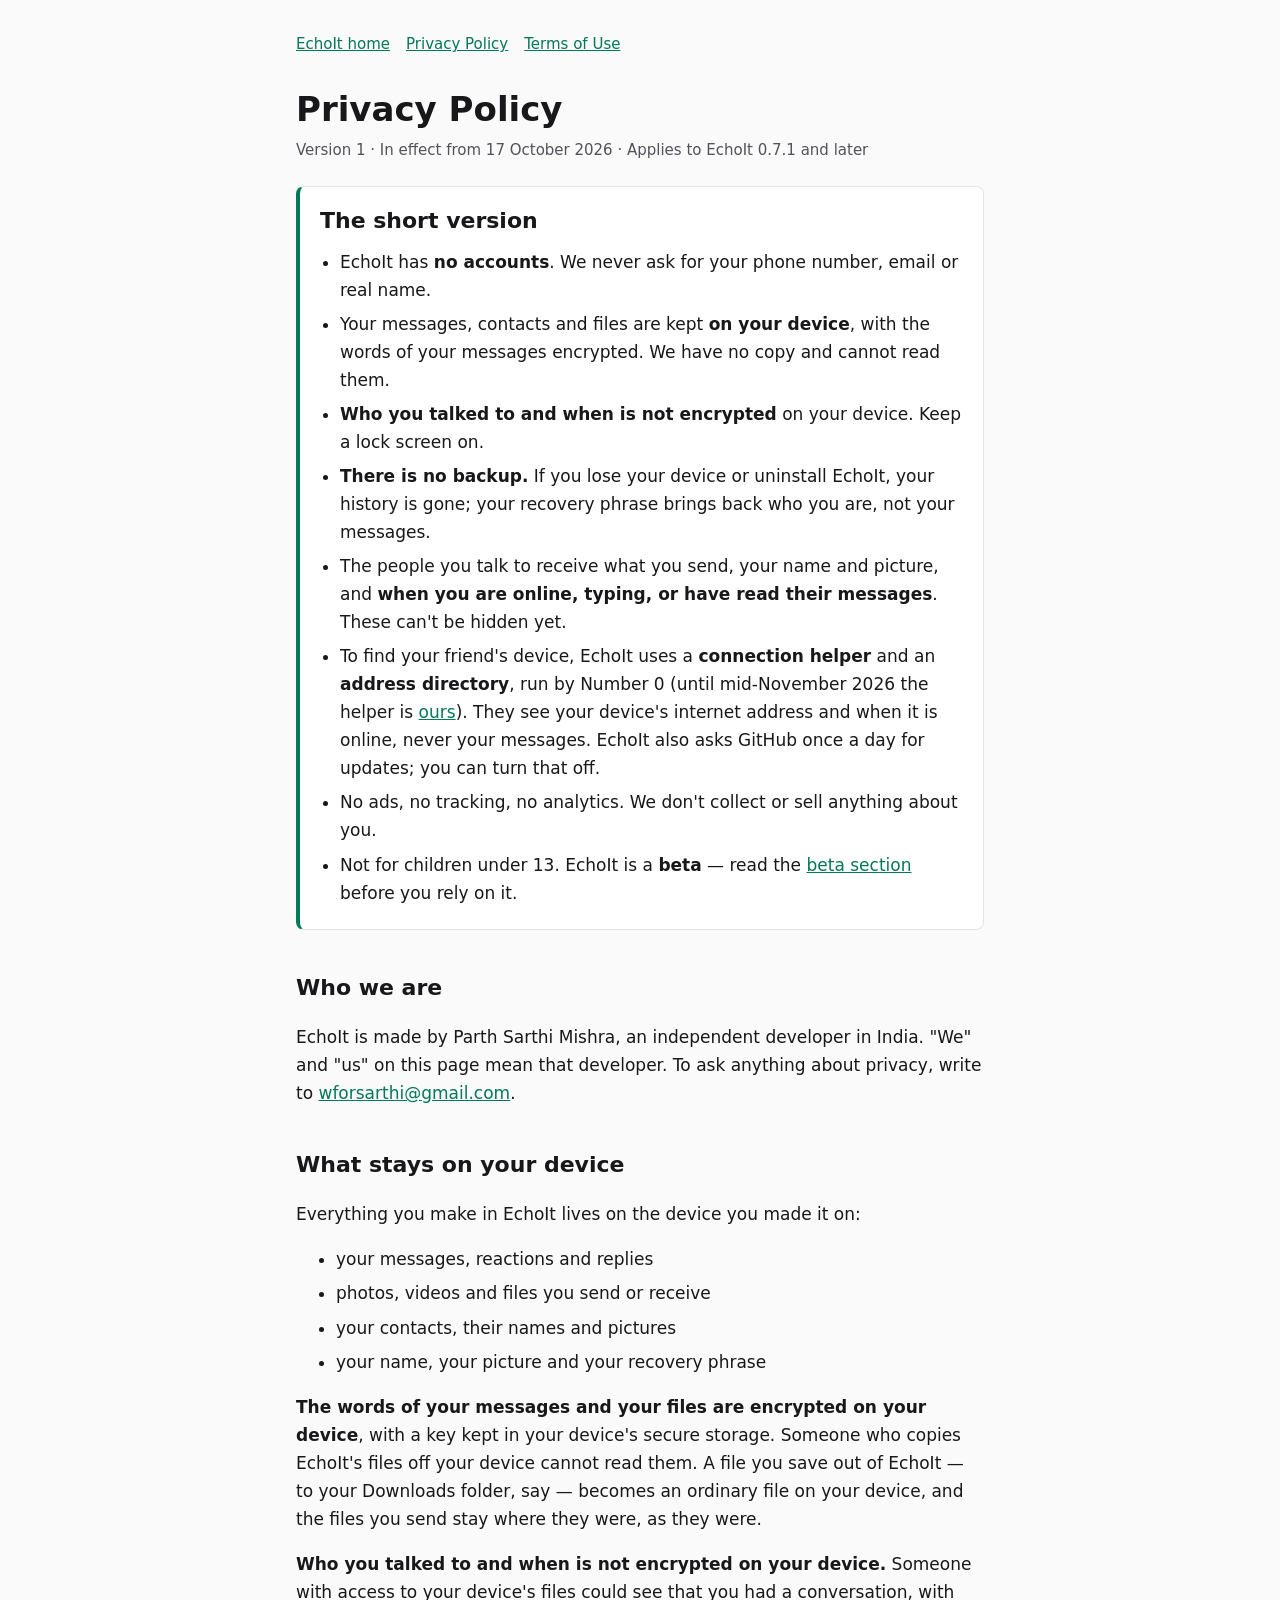
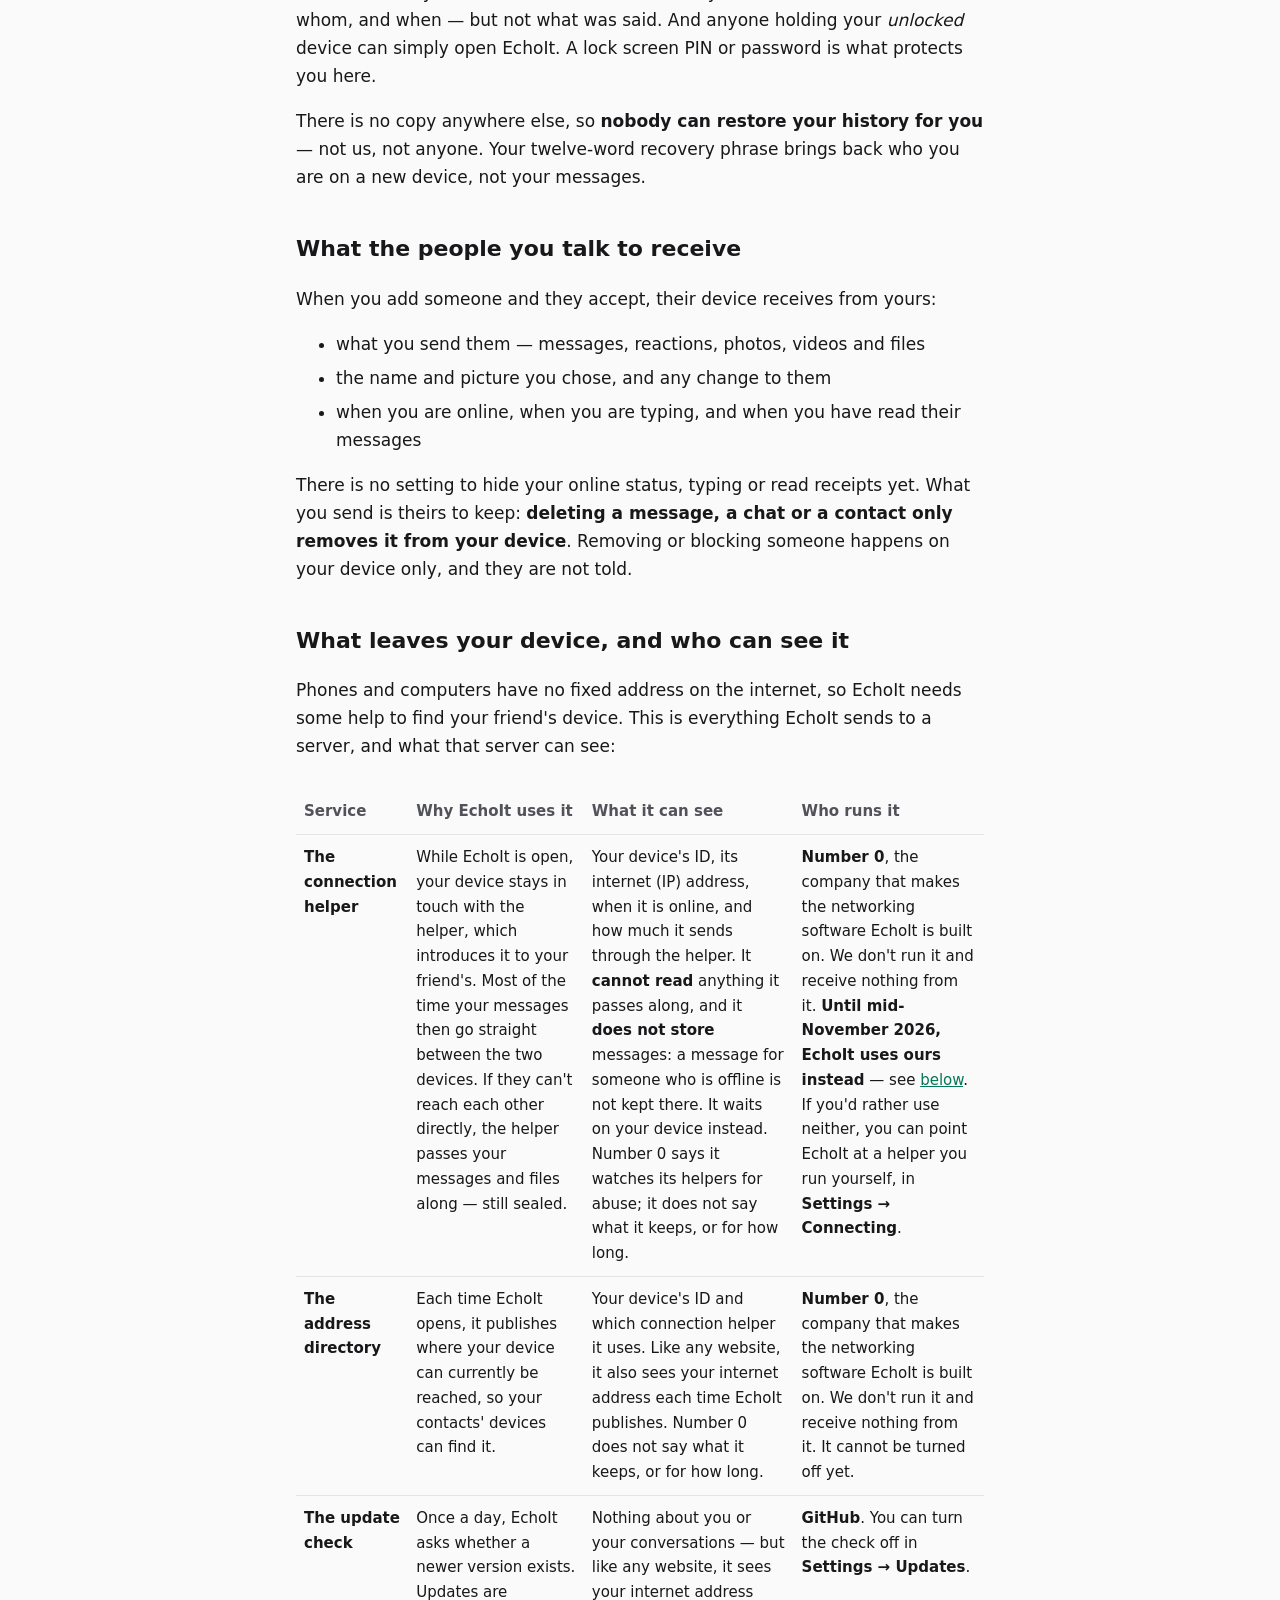
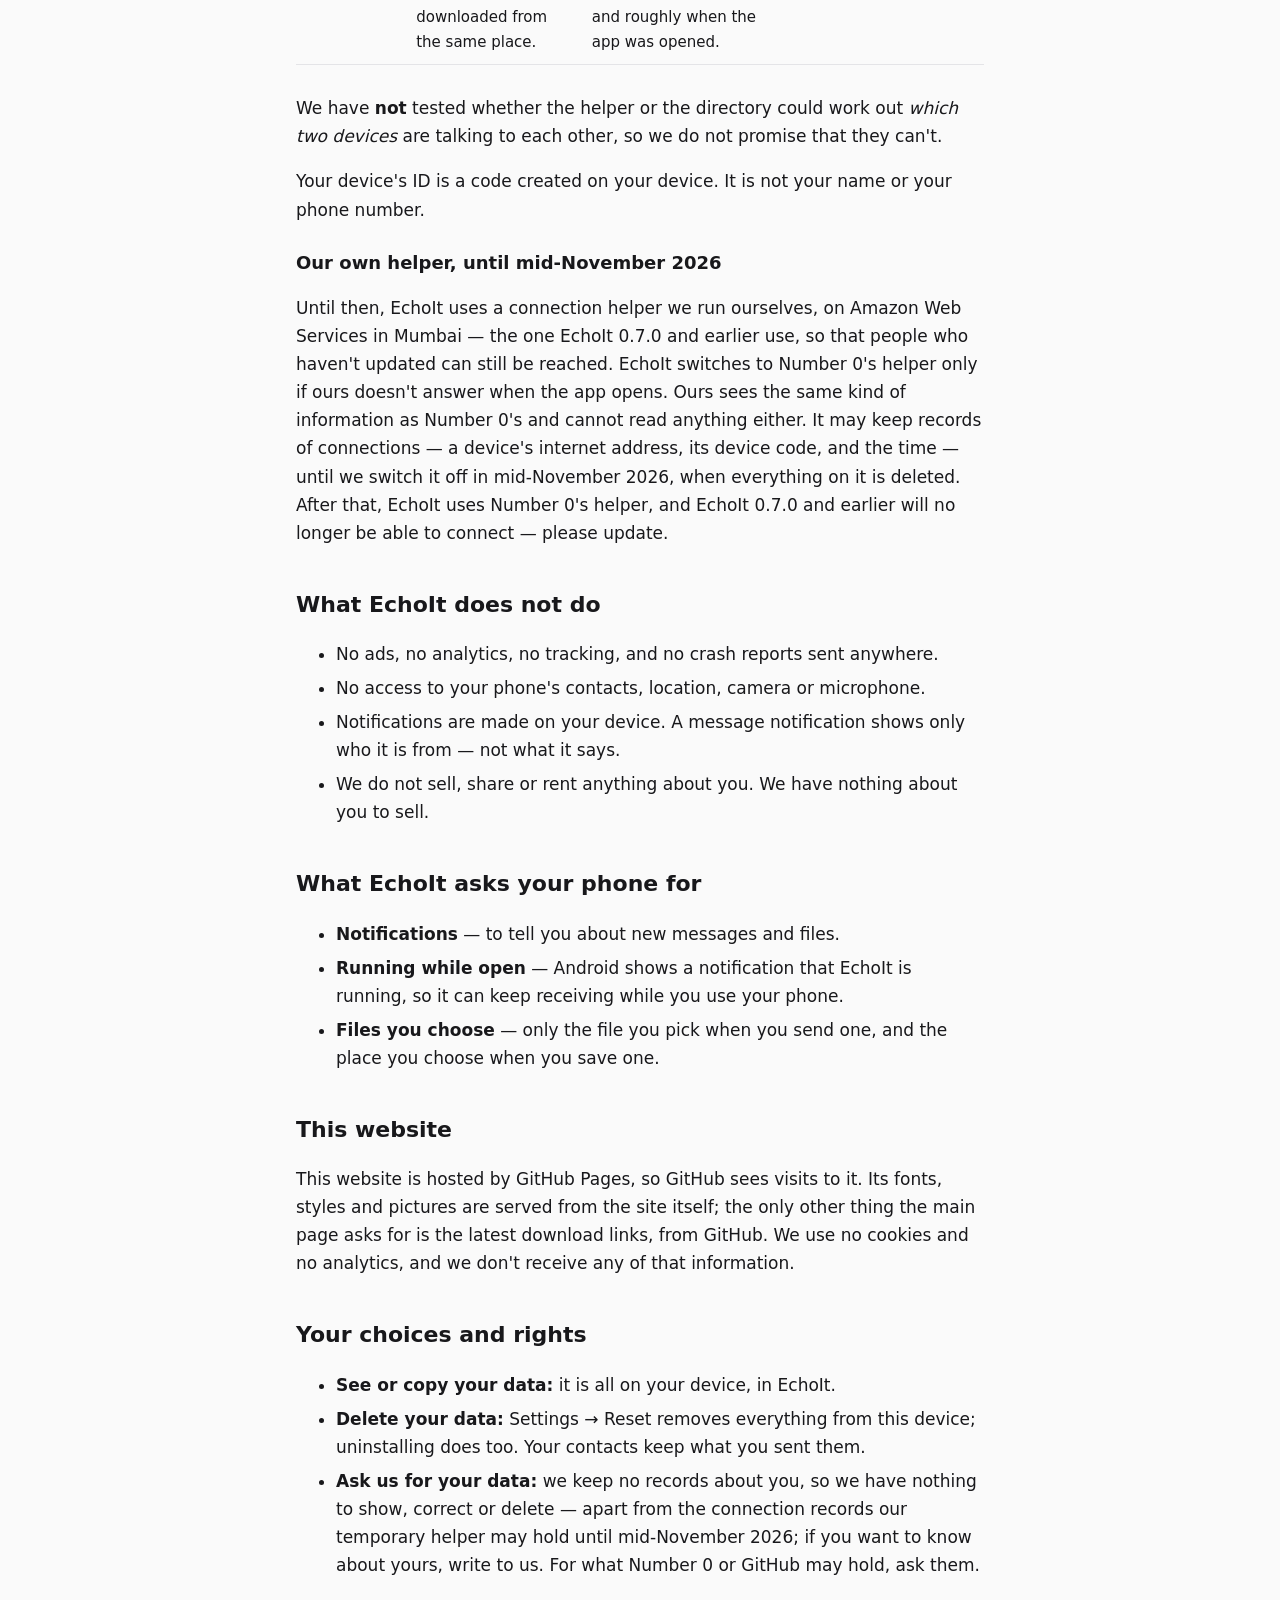
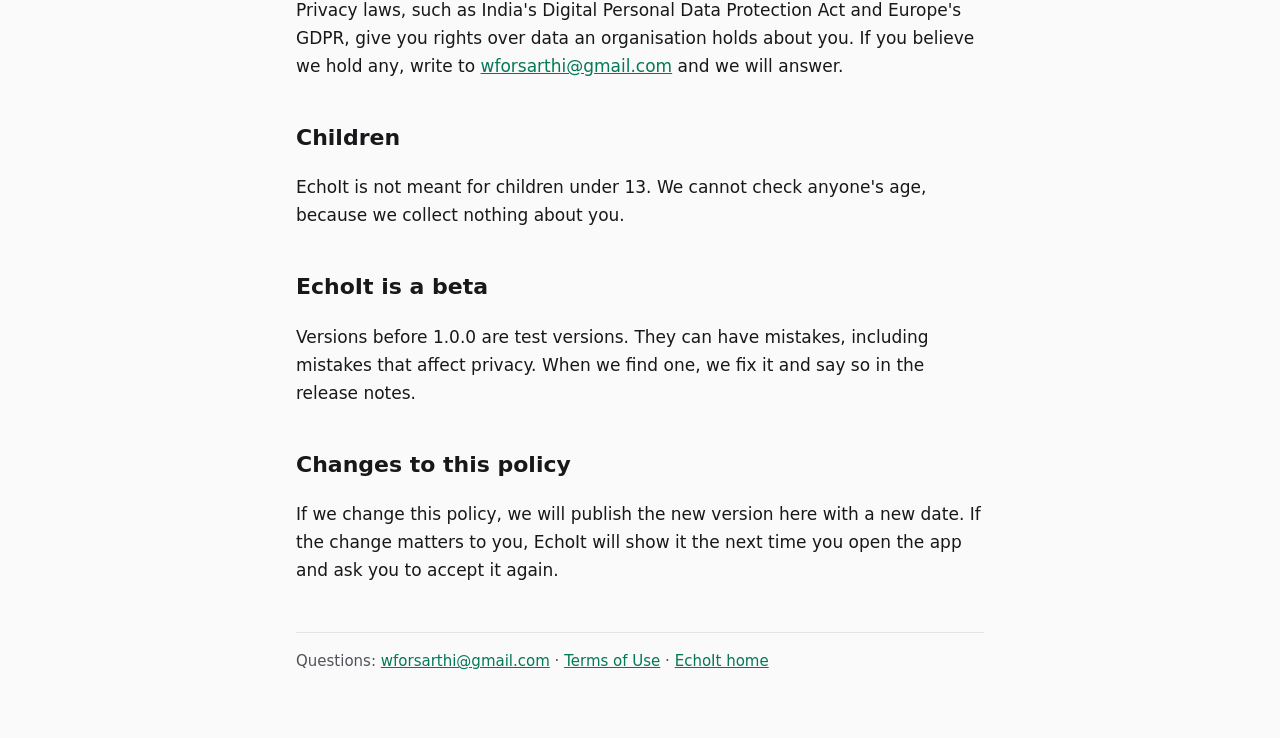
==== privacy.html @ 46b1cf68 "0.7.1: Privacy Policy and Terms of Use; a home page that shows what EchoIt is - privacy.html and ter" ====
<!DOCTYPE html>
<html lang="en">
<head>
  <meta charset="UTF-8">
  <meta name="viewport" content="width=device-width, initial-scale=1.0">
  <title>EchoIt Privacy Policy</title>
  <meta name="description" content="What EchoIt keeps, what leaves your device, and who can see it — in plain words.">
  <link rel="icon" href="favicon.ico" sizes="any">
  <link rel="stylesheet" href="legal.css">
</head>
<body>
<main>
  <header>
    <nav>
      <a href="./">EchoIt home</a>
      <a href="privacy.html" aria-current="page">Privacy Policy</a>
      <a href="terms.html">Terms of Use</a>
    </nav>
    <h1>Privacy Policy</h1>
    <p class="meta">Version 1 · In effect from 17 October 2026 · Applies to EchoIt 0.7.1 and later</p>
  </header>

  <section class="short">
    <h2>The short version</h2>
    <ul>
      <li>EchoIt has <strong>no accounts</strong>. We never ask for your phone number, email or real name.</li>
      <li>Your messages, contacts and files are kept <strong>on your device</strong>, with the words of your
        messages encrypted. We have no copy and cannot read them.</li>
      <li><strong>Who you talked to and when is not encrypted</strong> on your device. Keep a lock screen on.</li>
      <li><strong>There is no backup.</strong> If you lose your device or uninstall EchoIt, your history is
        gone; your recovery phrase brings back who you are, not your messages.</li>
      <li>The people you talk to receive what you send, your name and picture, and <strong>when you are
        online, typing, or have read their messages</strong>. These can't be hidden yet.</li>
      <li>To find your friend's device, EchoIt uses a <strong>connection helper</strong> and an
        <strong>address directory</strong>, run by Number&nbsp;0 (until mid-November 2026 the helper is
        <a href="#own-helper">ours</a>). They see your device's internet address and when it is online, never
        your messages. EchoIt also asks GitHub once a day for updates; you can turn that off.</li>
      <li>No ads, no tracking, no analytics. We don't collect or sell anything about you.</li>
      <li>Not for children under 13. EchoIt is a <strong>beta</strong> — read the <a href="#beta">beta section</a>
        before you rely on it.</li>
    </ul>
  </section>

  <h2>Who we are</h2>
  <p>
    EchoIt is made by Parth Sarthi Mishra, an independent developer in India. "We" and "us" on
    this page mean that developer. To ask anything about privacy, write to
    <a href="mailto:wforsarthi@gmail.com">wforsarthi@gmail.com</a>.
  </p>

  <h2>What stays on your device</h2>
  <p>Everything you make in EchoIt lives on the device you made it on:</p>
  <ul>
    <li>your messages, reactions and replies</li>
    <li>photos, videos and files you send or receive</li>
    <li>your contacts, their names and pictures</li>
    <li>your name, your picture and your recovery phrase</li>
  </ul>
  <p>
    <strong>The words of your messages and your files are encrypted on your device</strong>, with a
    key kept in your device's secure storage. Someone who copies EchoIt's files off your device cannot read them.
    A file you save out of EchoIt — to your Downloads folder, say — becomes an ordinary file on your device,
    and the files you send stay where they were, as they were.
  </p>
  <p>
    <strong>Who you talked to and when is not encrypted on your device.</strong> Someone with access to
    your device's files could see that you had a conversation, with whom, and when — but not what was said.
    And anyone holding your <em>unlocked</em> device can simply open EchoIt. A lock screen PIN or password is
    what protects you here.
  </p>
  <p>
    There is no copy anywhere else, so <strong>nobody can restore your history for you</strong> — not us,
    not anyone. Your twelve-word recovery phrase brings back who you are on a new device, not your messages.
  </p>

  <h2>What the people you talk to receive</h2>
  <p>When you add someone and they accept, their device receives from yours:</p>
  <ul>
    <li>what you send them — messages, reactions, photos, videos and files</li>
    <li>the name and picture you chose, and any change to them</li>
    <li>when you are online, when you are typing, and when you have read their messages</li>
  </ul>
  <p>
    There is no setting to hide your online status, typing or read receipts yet.
    What you send is theirs to keep: <strong>deleting a message, a chat or a contact only removes it from
    your device</strong>. Removing or blocking someone happens on your device only, and they are not told.
  </p>

  <h2>What leaves your device, and who can see it</h2>
  <p>
    Phones and computers have no fixed address on the internet, so EchoIt needs some help to find
    your friend's device. This is everything EchoIt sends to a server, and what that server can see:
  </p>
  <div class="table-wrap">
  <table>
    <thead><tr><th>Service</th><th>Why EchoIt uses it</th><th>What it can see</th><th>Who runs it</th></tr></thead>
    <tbody>
      <tr>
        <td data-label="Service"><strong>The connection helper</strong></td>
        <td data-label="Why EchoIt uses it">
          While EchoIt is open, your device stays in touch with the helper, which introduces it to your
          friend's. Most of the time your messages then go straight between the two devices. If they
          can't reach each other directly, the helper passes your messages and files along — still sealed.
        </td>
        <td data-label="What it can see">
          Your device's ID, its internet (IP) address, when it is online, and how much it sends through the
          helper. It <strong>cannot read</strong> anything it passes along, and it <strong>does not store</strong>
          messages: a message for someone who is offline is not kept there. It waits on your device instead.
          Number&nbsp;0 says it watches its helpers for abuse; it does not say what it keeps, or for how long.
        </td>
        <td data-label="Who runs it">
          <strong>Number&nbsp;0</strong>, the company that makes the networking software EchoIt is built on.
          We don't run it and receive nothing from it. <strong>Until mid-November 2026, EchoIt uses ours
          instead</strong> — see <a href="#own-helper">below</a>. If you'd rather use neither, you can point
          EchoIt at a helper you run yourself, in <strong>Settings → Connecting</strong>.
        </td>
      </tr>
      <tr>
        <td data-label="Service"><strong>The address directory</strong></td>
        <td data-label="Why EchoIt uses it">
          Each time EchoIt opens, it publishes where your device can currently be reached, so your
          contacts' devices can find it.
        </td>
        <td data-label="What it can see">
          Your device's ID and which connection helper it uses. Like any website, it also sees your internet
          address each time EchoIt publishes. Number&nbsp;0 does not say what it keeps, or for how long.
        </td>
        <td data-label="Who runs it">
          <strong>Number&nbsp;0</strong>, the company that makes the networking software EchoIt is built on.
          We don't run it and receive nothing from it. It cannot be turned off yet.
        </td>
      </tr>
      <tr>
        <td data-label="Service"><strong>The update check</strong></td>
        <td data-label="Why EchoIt uses it">Once a day, EchoIt asks whether a newer version exists. Updates are downloaded from the same place.</td>
        <td data-label="What it can see">
          Nothing about you or your conversations — but like any website, it sees your internet address
          and roughly when the app was opened.
        </td>
        <td data-label="Who runs it">
          <strong>GitHub</strong>. You can turn the check off in <strong>Settings → Updates</strong>.
        </td>
      </tr>
    </tbody>
  </table>
  </div>
  <p>
    We have <strong>not</strong> tested whether the helper or the directory could work out <em>which two
    devices</em> are talking to each other, so we do not promise that they can't.
  </p>
  <p>
    Your device's ID is a code created on your device. It is not your name or your phone number.
  </p>
  <h3 id="own-helper">Our own helper, until mid-November 2026</h3>
  <p>
    Until then, EchoIt uses a connection helper we run ourselves, on Amazon Web Services in Mumbai — the one
    EchoIt 0.7.0 and earlier use, so that people who haven't updated can still be reached. EchoIt switches to
    Number&nbsp;0's helper only if ours doesn't answer when the app opens. Ours sees the same kind of
    information as Number&nbsp;0's and cannot read anything either. It may keep records of connections —
    a device's internet address, its device code, and the time — until we switch it off in mid-November
    2026, when everything on it is deleted. After that, EchoIt uses Number&nbsp;0's helper, and EchoIt 0.7.0 and earlier will no longer be able to
    connect — please update.
  </p>

  <h2>What EchoIt does not do</h2>
  <ul>
    <li>No ads, no analytics, no tracking, and no crash reports sent anywhere.</li>
    <li>No access to your phone's contacts, location, camera or microphone.</li>
    <li>Notifications are made on your device. A message notification shows only who it is from — not what it says.</li>
    <li>We do not sell, share or rent anything about you. We have nothing about you to sell.</li>
  </ul>

  <h2>What EchoIt asks your phone for</h2>
  <ul>
    <li><strong>Notifications</strong> — to tell you about new messages and files.</li>
    <li><strong>Running while open</strong> — Android shows a notification that EchoIt is running, so it can keep receiving while you use your phone.</li>
    <li><strong>Files you choose</strong> — only the file you pick when you send one, and the place you choose when you save one.</li>
  </ul>

  <h2>This website</h2>
  <p>
    This website is hosted by GitHub Pages, so GitHub sees visits to it. Its fonts, styles and pictures are
    served from the site itself; the only other thing the main page asks for is the latest download links,
    from GitHub. We use no cookies and no analytics, and we don't receive any of that information.
  </p>

  <h2>Your choices and rights</h2>
  <ul>
    <li><strong>See or copy your data:</strong> it is all on your device, in EchoIt.</li>
    <li><strong>Delete your data:</strong> Settings → Reset removes everything from this device; uninstalling does too. Your contacts keep what you sent them.</li>
    <li><strong>Ask us for your data:</strong> we keep no records about you, so we have nothing to show, correct or delete — apart from the connection records our temporary helper may hold until mid-November 2026; if you want to know about yours, write to us. For
      what Number&nbsp;0 or GitHub may hold, ask them.</li>
  </ul>
  <p>
    Privacy laws, such as India's Digital Personal Data Protection Act and Europe's GDPR, give you rights
    over data an organisation holds about you. If you believe we hold any, write to <a href="mailto:wforsarthi@gmail.com">wforsarthi@gmail.com</a>
    and we will answer.
  </p>

  <h2>Children</h2>
  <p>
    EchoIt is not meant for children under 13. We cannot check anyone's age, because we
    collect nothing about you.
  </p>

  <h2 id="beta">EchoIt is a beta</h2>
  <p>
    Versions before 1.0.0 are test versions. They can have mistakes, including mistakes that affect privacy.
    When we find one, we fix it and say so in the release notes.
  </p>

  <h2>Changes to this policy</h2>
  <p>
    If we change this policy, we will publish the new version here with a new date. If the change matters
    to you, EchoIt will show it the next time you open the app and ask you to accept it again.
  </p>

  <footer>
    Questions: <a href="mailto:wforsarthi@gmail.com">wforsarthi@gmail.com</a> · <a href="terms.html">Terms of Use</a> · <a href="./">EchoIt home</a>
  </footer>
</main>
</body>
</html>
---- legal.css ----
/* The legal pages: readable first. No web fonts or outside scripts, so reading
   them reaches nothing but this site. */
:root {
  --bg: #09090b;
  --surface: #131315;
  --text: #e4e4e7;
  --muted: #a1a1aa;
  --border: rgba(63, 63, 70, 0.6);
  --primary: #10b981;
  --mark: rgba(250, 204, 21, 0.18);
  color-scheme: dark;
}
@media (prefers-color-scheme: light) {
  :root {
    --bg: #fafafa;
    --surface: #ffffff;
    --text: #18181b;
    --muted: #52525b;
    --border: #e4e4e7;
    --primary: #047857;
    --mark: rgba(250, 204, 21, 0.35);
    color-scheme: light;
  }
}
* { box-sizing: border-box; }
body {
  margin: 0;
  background: var(--bg);
  color: var(--text);
  font: 17px/1.65 system-ui, -apple-system, "Segoe UI", Roboto, sans-serif;
}
main { max-width: 720px; margin: 0 auto; padding: 32px 16px 64px; }
header nav { display: flex; gap: 16px; flex-wrap: wrap; font-size: 15px; margin-bottom: 32px; }
a { color: var(--primary); }
h1 { font-size: 34px; line-height: 1.2; margin: 0 0 8px; }
h2 { font-size: 22px; margin: 40px 0 8px; }
h3 { font-size: 18px; margin: 24px 0 4px; }
.meta { color: var(--muted); font-size: 15px; margin: 0 0 24px; }
.short {
  background: var(--surface);
  border: 1px solid var(--border);
  border-left: 4px solid var(--primary);
  border-radius: 8px;
  padding: 16px 20px;
}
.short h2 { margin-top: 0; }
.short ul { margin: 0; padding-left: 20px; }
li { margin: 6px 0; }
table { width: 100%; border-collapse: collapse; font-size: 15px; margin: 12px 0; }
th, td { text-align: left; vertical-align: top; padding: 10px 8px; border-bottom: 1px solid var(--border); }
th { color: var(--muted); font-weight: 600; }
.table-wrap { overflow-x: auto; }
mark { background: var(--mark); color: inherit; padding: 0 3px; border-radius: 3px; }
footer { margin-top: 48px; padding-top: 16px; border-top: 1px solid var(--border); color: var(--muted); font-size: 15px; }

/* On a phone the four-column table becomes one card per service. */
@media (max-width: 600px) {
  table, tbody, tr, td { display: block; width: 100%; }
  thead { display: none; }
  tr { border: 1px solid var(--border); border-radius: 8px; padding: 4px 12px; margin: 12px 0; background: var(--surface); }
  td { border: none; padding: 8px 0; }
  td::before { content: attr(data-label); display: block; color: var(--muted); font-size: 13px; font-weight: 600; }
}
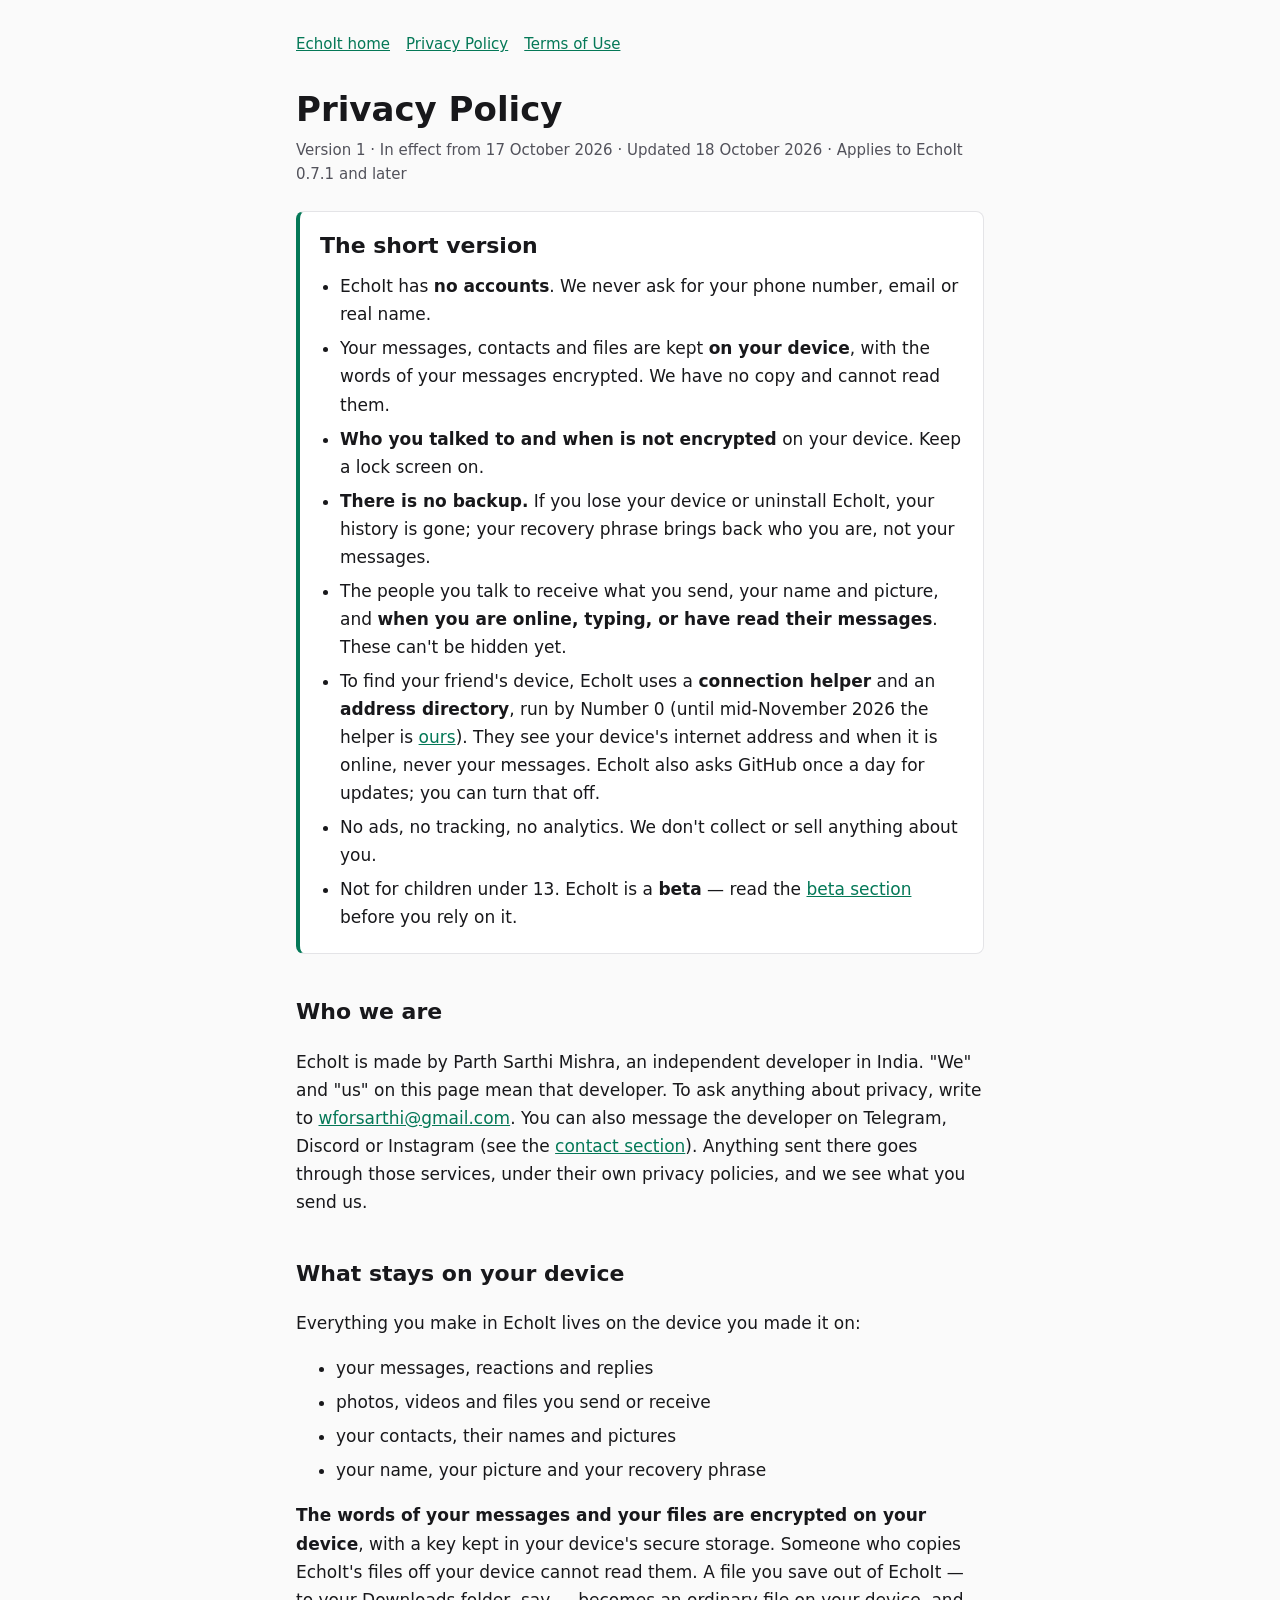
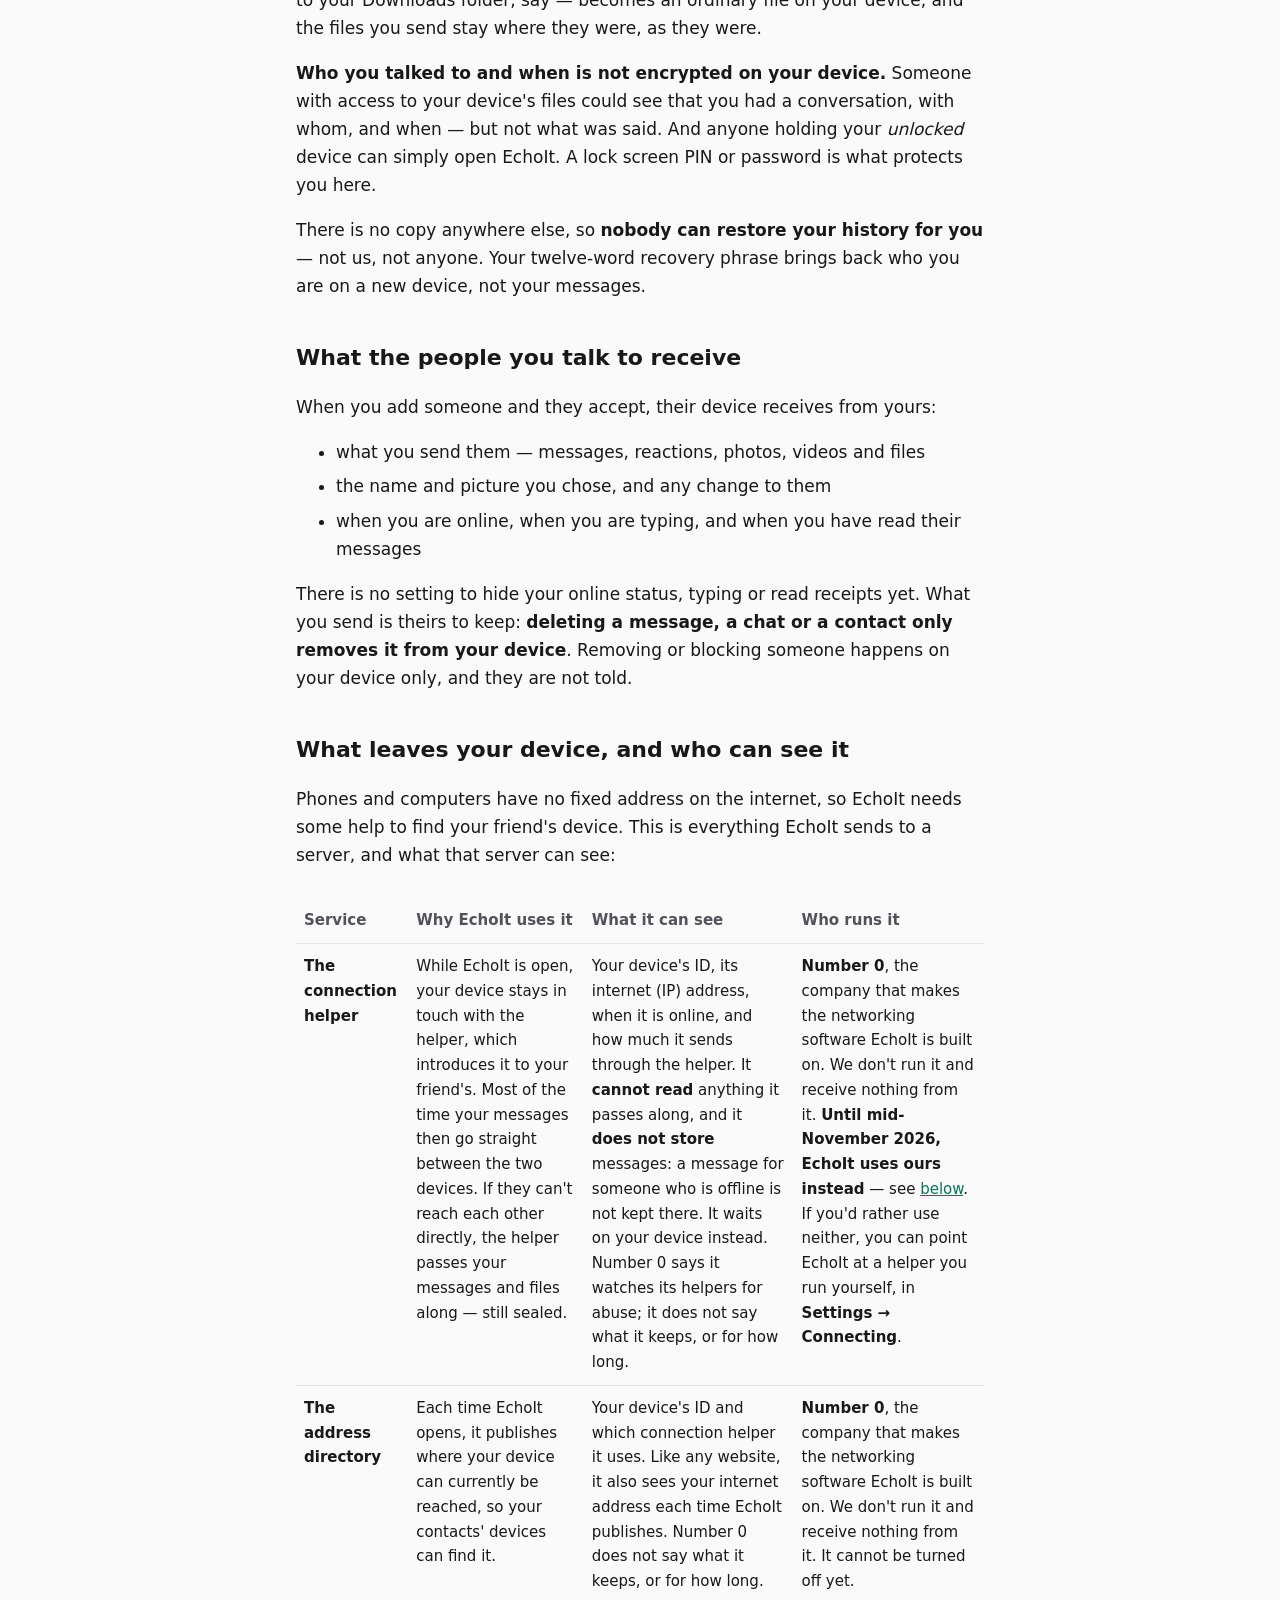
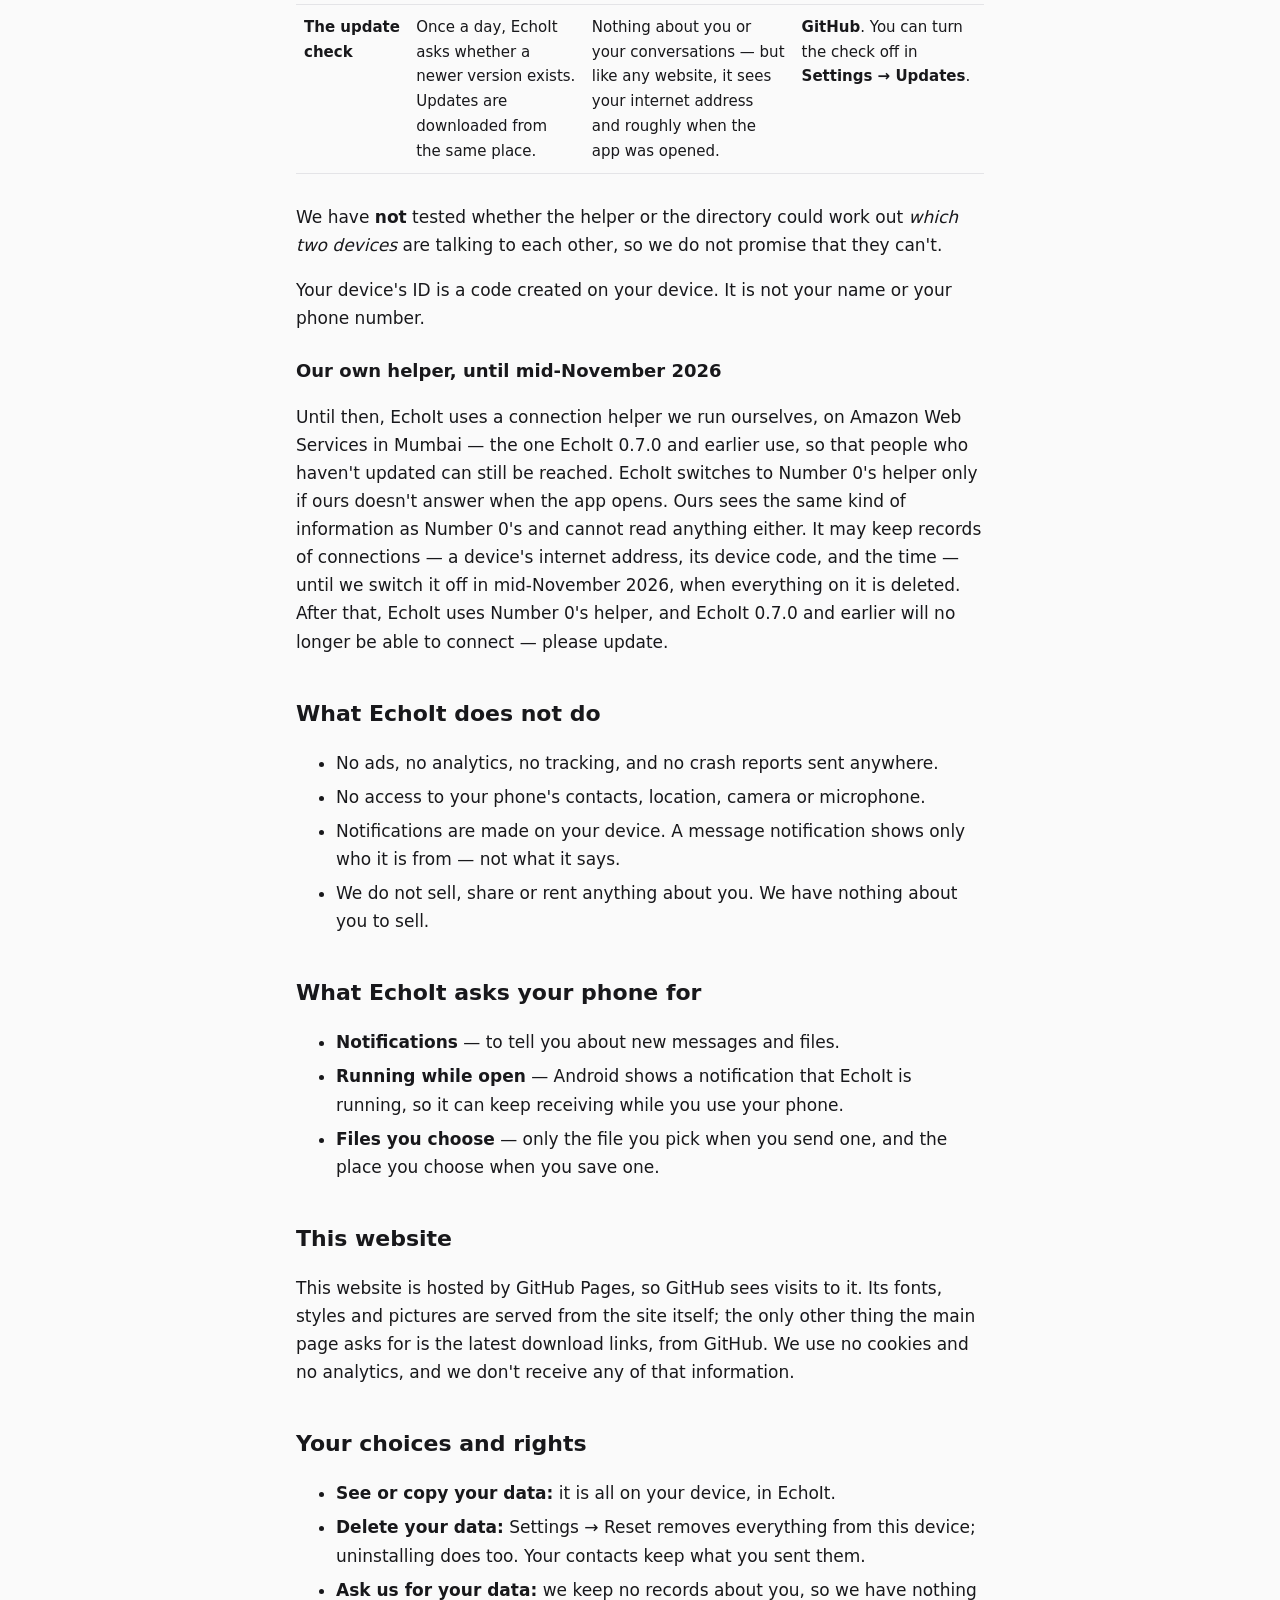
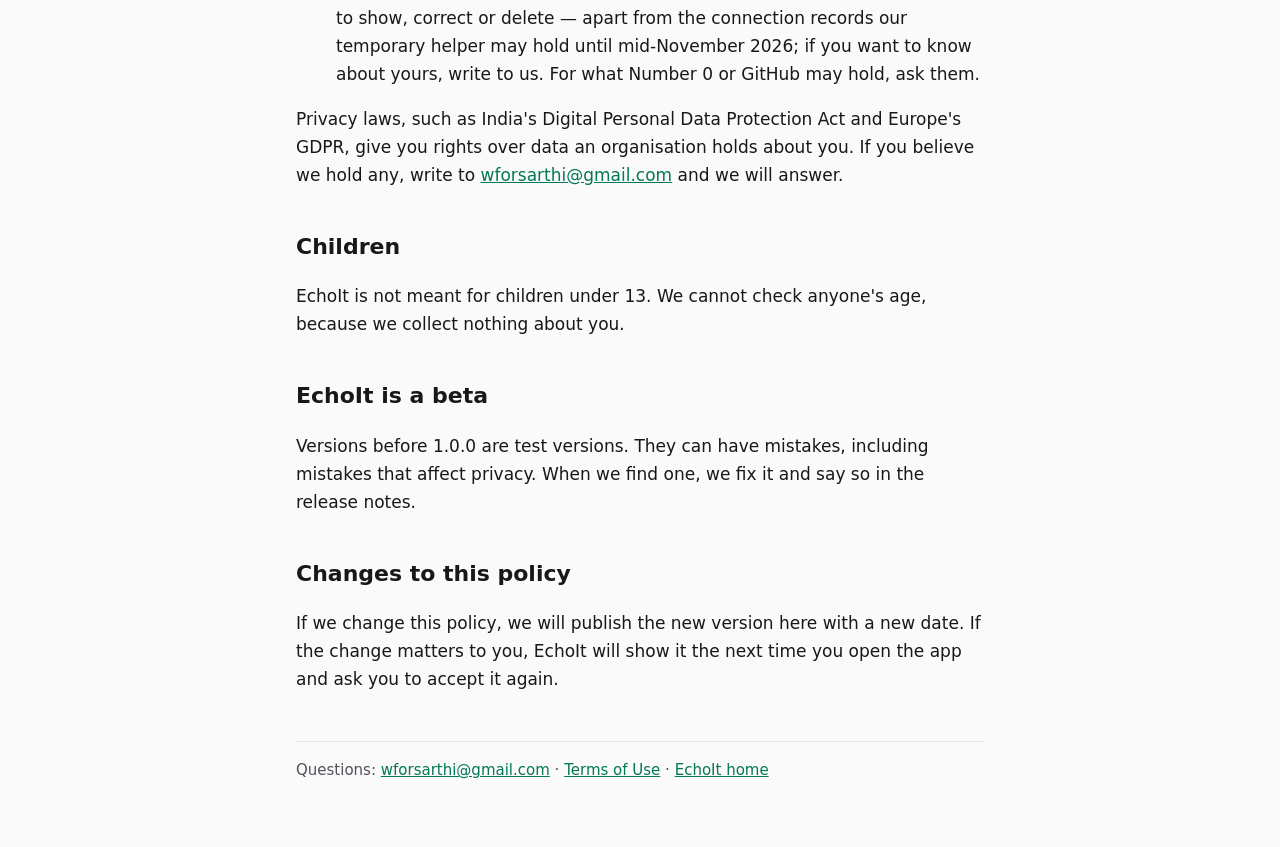
==== commit d4abe077: "Talk to the developer: Telegram, Discord and Instagram; feedback goes to DMs Co-Authored-By: Claude " ====
--- a/privacy.html
+++ b/privacy.html
@@ -17,7 +17,7 @@
       <a href="terms.html">Terms of Use</a>
     </nav>
     <h1>Privacy Policy</h1>
-    <p class="meta">Version 1 · In effect from 17 October 2026 · Applies to EchoIt 0.7.1 and later</p>
+    <p class="meta">Version 1 · In effect from 17 October 2026 · Updated 18 October 2026 · Applies to EchoIt 0.7.1 and later</p>
   </header>
 
   <section class="short">
@@ -46,6 +46,9 @@
     EchoIt is made by Parth Sarthi Mishra, an independent developer in India. "We" and "us" on
     this page mean that developer. To ask anything about privacy, write to
     <a href="mailto:wforsarthi@gmail.com">wforsarthi@gmail.com</a>.
+    You can also message the developer on Telegram, Discord or Instagram (see the
+    <a href="./#connect">contact section</a>). Anything sent there goes through those services, under their own
+    privacy policies, and we see what you send us.
   </p>
 
   <h2>What stays on your device</h2>
